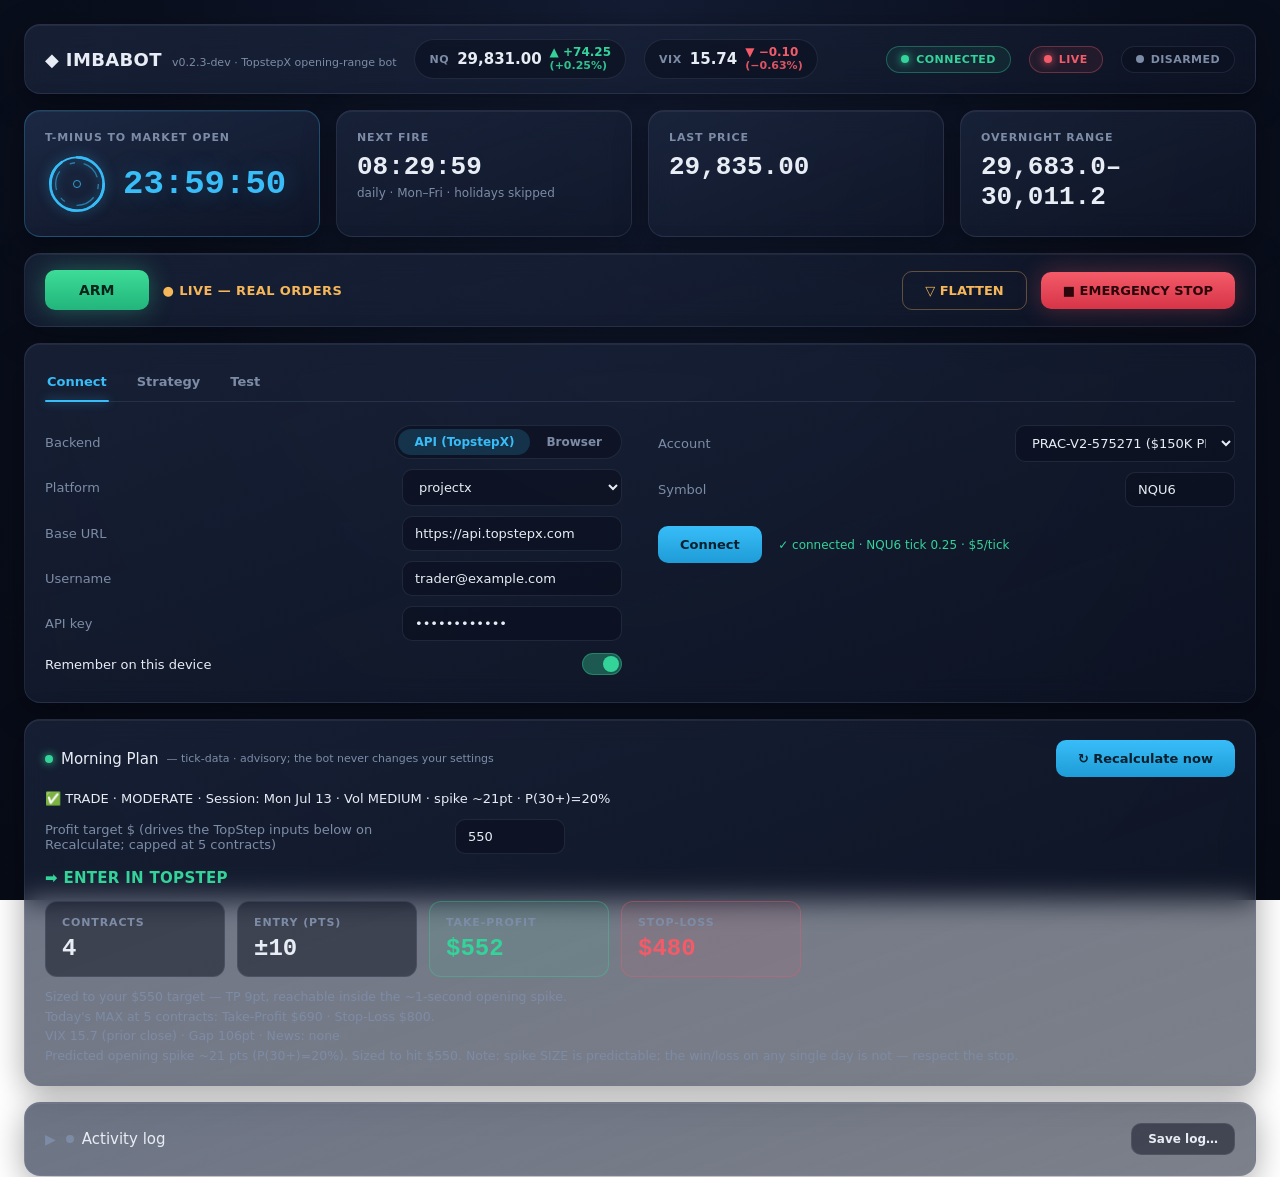
==== imbabot/webui/static/index.html @ 22875dae "UI shell tweaks: one-line ticker chips (pts over %% stack) + Jarvis T-minus ring Static shell only (" ====
<!DOCTYPE html>
<html lang="en">
<head>
<meta charset="utf-8">
<title>Imbabot</title>
<link rel="stylesheet" href="style.css">
</head>
<body>
<div class="shell">

  <!-- ═══════════ Row 1 · top bar ═══════════ -->
  <header class="card topbar">
    <div class="brand">
      <span class="name">◆ IMBABOT</span>
      <span class="ver" id="ver">v0.2.3-dev · TopstepX opening-range bot</span>
    </div>
    <div class="tick">
      <span class="sym">NQ</span>
      <span class="px num" id="nq-px">29,831.00</span>
      <span class="chg up num" id="nq-chg">
        <span class="chg-pts">▲ +74.25</span>
        <span class="chg-pct">(+0.25%)</span>
      </span>
    </div>
    <div class="tick">
      <span class="sym">VIX</span>
      <span class="px num" id="vix-px">15.74</span>
      <span class="chg down num" id="vix-chg">
        <span class="chg-pts">▼ −0.10</span>
        <span class="chg-pct">(−0.63%)</span>
      </span>
    </div>
    <div class="spacer"></div>
    <span class="pill ok" id="pill-conn"><span class="dot green"></span>CONNECTED</span>
    <span class="pill bad" id="pill-live"><span class="dot red pulse"></span>LIVE</span>
    <span class="pill" id="pill-armed"><span class="dot gray"></span>DISARMED</span>
  </header>

  <!-- ═══════════ Row 2 · hero stat cards ═══════════ -->
  <section class="stats">
    <div class="card stat stat-jarvis">
      <div class="section-label">T-minus to market open</div>
      <div class="jarvis">
        <svg class="ring" viewBox="0 0 72 72" width="64" height="64" aria-hidden="true">
          <circle class="ring-base" cx="36" cy="36" r="30"/>
          <circle class="ring-spin" cx="36" cy="36" r="30"/>
          <circle class="ring-spin2" cx="36" cy="36" r="24"/>
          <circle class="ring-sweep" cx="36" cy="36" r="30" id="ring-sweep"/>
          <circle class="ring-core" cx="36" cy="36" r="4"/>
        </svg>
        <div class="value hero num" id="stat-tminus">23:59:51</div>
      </div>
    </div>
    <div class="card stat">
      <div class="section-label">Next fire</div>
      <div class="value num" id="stat-fire">08:29:59</div>
      <div class="sub">daily · Mon–Fri · holidays skipped</div>
    </div>
    <div class="card stat">
      <div class="section-label">Last price</div>
      <div class="value num" id="stat-price">29,835.00</div>
    </div>
    <div class="card stat">
      <div class="section-label">Overnight range</div>
      <div class="value num" id="stat-range">29,683.0–30,011.2</div>
    </div>
  </section>

  <!-- ═══════════ Row 3 · action bar ═══════════ -->
  <section class="card actions">
    <button class="btn-arm" id="btn-arm">ARM</button>
    <span class="mode-note" id="mode-note">● LIVE — REAL ORDERS</span>
    <div class="spacer"></div>
    <button class="btn-flatten" id="btn-flatten">▽ FLATTEN</button>
    <button class="btn-stop" id="btn-stop">■ EMERGENCY STOP</button>
  </section>

  <!-- ═══════════ Row 4 · tabbed main card ═══════════ -->
  <section class="card">
    <div class="tabbar">
      <button class="tab active" data-tab="connect">Connect</button>
      <button class="tab" data-tab="strategy">Strategy</button>
      <button class="tab" data-tab="test">Test</button>
    </div>

    <!-- ── Connect ── -->
    <div class="tabpane active" id="pane-connect">
      <div class="grid2">
        <div>
          <div class="field"><label>Backend</label>
            <div class="segment" id="seg-backend">
              <button class="active">API (TopstepX)</button><button>Browser</button>
            </div>
          </div>
          <div class="field"><label>Platform</label>
            <select><option>projectx</option><option>tradesea</option></select>
          </div>
          <div class="field"><label>Base URL</label><input type="text" value="https://api.topstepx.com"></div>
          <div class="field"><label>Username</label><input type="text" value="trader@example.com"></div>
          <div class="field"><label>API key</label><input type="password" value="••••••••••••" autocomplete="off"></div>
          <div class="toggle-row"><span>Remember on this device</span>
            <label class="switch"><input type="checkbox" checked><span class="slider"></span></label>
          </div>
        </div>
        <div>
          <div class="field"><label>Account</label>
            <select><option>PRAC-V2-575271 ($150K PRACTICE)</option></select>
          </div>
          <div class="field"><label>Symbol</label><input type="text" class="short" value="NQU6"></div>
          <div style="margin-top:14px"><button class="btn-primary">Connect</button>
            <span style="margin-left:12px;font-size:12px" class="up">✓ connected · NQU6 tick 0.25 · $5/tick</span></div>
        </div>
      </div>
    </div>

    <!-- ── Strategy ── -->
    <div class="tabpane" id="pane-strategy">
      <div class="grid2">
        <div>
          <div class="field"><label>Entry points (±)</label><input type="number" class="short" value="10.0"></div>
          <div class="field"><label>Stop-loss points <span class="hint">(bot-managed)</span></label>
            <span style="display:flex;align-items:center;gap:10px">
              <label class="switch"><input type="checkbox"><span class="slider"></span></label>
              <input type="number" class="short" value="12.0">
            </span>
          </div>
          <div class="field"><label>Take-profit points <span class="hint">(bot-managed)</span></label>
            <span style="display:flex;align-items:center;gap:10px">
              <label class="switch"><input type="checkbox"><span class="slider"></span></label>
              <input type="number" class="short" value="12.0">
            </span>
          </div>
          <div class="field"><label>Contracts</label><input type="number" class="short" value="4"></div>
          <div class="field"><label>Fire daily at (HH:MM:SS)</label><input type="text" class="short" value="08:29:59"></div>
          <div style="margin-top:12px;display:flex;gap:10px">
            <button class="btn-primary">Save settings</button>
            <button class="btn-ghost">💾 Save &amp; arm daily (Mon–Fri)</button>
          </div>
        </div>
        <div>
          <div class="section-label" style="margin-bottom:8px">Mode</div>
          <div class="toggle-row"><span>One-Trade (auto OCO)<span class="hint">first fill cancels the other leg</span></span>
            <label class="switch"><input type="checkbox" checked><span class="slider"></span></label>
          </div>
          <div class="toggle-row"><span>DRY-RUN (no real orders)<span class="hint">compute &amp; log only</span></span>
            <label class="switch"><input type="checkbox"><span class="slider"></span></label>
          </div>
          <div class="toggle-row"><span>Stop-limit entries (cap slippage)<span class="hint">limit offset, ticks:</span></span>
            <span style="display:flex;align-items:center;gap:10px">
              <label class="switch"><input type="checkbox"><span class="slider"></span></label>
              <input type="number" class="short" value="4" style="width:70px">
            </span>
          </div>
        </div>
      </div>
    </div>

    <!-- ── Test ── -->
    <div class="tabpane" id="pane-test">
      <div class="field" style="max-width:560px"><label>Test mode: fire at a custom time (instead of 9:30)</label>
        <label class="switch"><input type="checkbox"><span class="slider"></span></label>
      </div>
      <div class="field" style="max-width:560px"><label>Fire at (HH:MM:SS, 24-hour) — your computer's clock</label>
        <input type="text" class="short" value="19:50:00">
      </div>
      <div style="margin-top:12px;display:flex;gap:10px">
        <button class="btn-flatten">⚡ Fire TEST now</button>
        <button class="btn-ghost">💾 Save &amp; schedule auto-fire</button>
      </div>
      <p class="mp-meta" style="max-width:640px">Use a SIM / practice account. The bot fires off your computer's
        clock in 24-hour format. Enter a time, click Save &amp; schedule, and it auto-fires then. DISARM cancels.
        Honors dry-run.</p>
    </div>
  </section>

  <!-- ═══════════ Row 5 · Morning Plan ═══════════ -->
  <section class="card">
    <div class="card-title"><span class="dot green"></span>Morning Plan
      <span style="font-size:11px;color:var(--text-muted);font-weight:400">— tick-data · advisory; the bot never changes your settings</span>
      <div class="spacer" style="flex:1"></div>
      <button class="btn-primary" id="btn-recalc">↻ Recalculate now</button>
    </div>

    <div class="mp-summary num" id="mp-status">
      ✅ TRADE · MODERATE · Session: Mon Jul 13 · Vol MEDIUM · spike ~21pt · P(30+)=20%
    </div>

    <div class="field" style="max-width:520px;margin-top:8px">
      <label>Profit target $ <span class="hint">(drives the TopStep inputs below on Recalculate; capped at 5 contracts)</span></label>
      <input type="number" class="short" value="550">
    </div>

    <div class="mp-headline" style="margin-top:10px">➡ ENTER IN TOPSTEP</div>
    <div class="mp-cells">
      <div class="tile"><div class="section-label">Contracts</div><div class="value num">4</div></div>
      <div class="tile"><div class="section-label">Entry (pts)</div><div class="value num">±10</div></div>
      <div class="tile green"><div class="section-label">Take-Profit</div><div class="value num">$552</div></div>
      <div class="tile red"><div class="section-label">Stop-Loss</div><div class="value num">$480</div></div>
    </div>

    <div class="mp-alert" id="mp-alert" style="display:none">⚠ Your $2,000 target needs ~11 contracts — capped at 5.</div>

    <div class="mp-meta">
      Sized to your $550 target — TP 9pt, reachable inside the ~1-second opening spike.<br>
      Today's MAX at 5 contracts: Take-Profit $690 · Stop-Loss $800.<br>
      VIX 15.7 (prior close) · Gap 106pt · News: none<br>
      Predicted opening spike ~21 pts (P(30+)=20%). Sized to hit $550. Note: spike SIZE is predictable;
      the win/loss on any single day is not — respect the stop.
    </div>
  </section>

  <!-- ═══════════ Bottom · activity log ═══════════ -->
  <section class="card log-card" id="log-card">
    <div class="log-head" id="log-head">
      <span class="chev">▶</span>
      <span class="card-title" style="margin:0"><span class="dot gray"></span>Activity log</span>
      <div class="spacer" style="flex:1"></div>
      <button class="btn-ghost" id="btn-savelog">Save log…</button>
    </div>
    <div class="log-body" id="log-body"></div>
  </section>

</div>
<script src="app.js"></script>
</body>
</html>
---- imbabot/webui/static/style.css ----
/* ============================================================================
   Imbabot — Glass Fintech Dashboard
   Design tokens first; every component consumes the tokens.
   ========================================================================== */

:root {
  /* palette */
  --bg-deep: #0A0F1E;
  --card-hi: rgba(30, 41, 66, 0.65);
  --card-lo: rgba(17, 24, 42, 0.55);
  --text: #E8EDF5;
  --text-muted: #7D8CA6;
  --border: rgba(148, 163, 196, 0.14);
  --border-bright: rgba(148, 163, 196, 0.30);
  --green: #34D399;
  --red: #F45B69;
  --amber: #F5B759;
  --cyan: #38BDF8;
  /* semantic tinted tiles */
  --green-tile-bg: rgba(52, 211, 153, 0.08);
  --green-tile-bd: rgba(52, 211, 153, 0.35);
  --red-tile-bg: rgba(244, 91, 105, 0.08);
  --red-tile-bd: rgba(244, 91, 105, 0.35);
  --amber-tile-bg: rgba(245, 183, 89, 0.10);
  --amber-tile-bd: rgba(245, 183, 89, 0.35);
  --cyan-tile-bg: rgba(56, 189, 248, 0.08);
  --cyan-tile-bd: rgba(56, 189, 248, 0.35);
  /* inputs */
  --input-bg: rgba(10, 15, 30, 0.6);
  --focus-ring: 0 0 0 3px rgba(56, 189, 248, 0.15);
  /* shape + rhythm */
  --radius-card: 16px;
  --radius-ctl: 10px;
  --gap: 16px;
  --pad-card: 20px;
  --font: 'Inter', 'Segoe UI Variable', 'Segoe UI', system-ui, sans-serif;
  --mono: 'Cascadia Mono', Consolas, ui-monospace, monospace;
}

* { box-sizing: border-box; margin: 0; padding: 0; }

html, body { height: 100%; }

body {
  font-family: var(--font);
  color: var(--text);
  background: radial-gradient(ellipse at top, #131C33 0%, #0A0F1E 55%, #070B16 100%) fixed;
  padding: 24px;
  font-size: 14px;
  -webkit-font-smoothing: antialiased;
}

.num { font-variant-numeric: tabular-nums; }

/* ---------------------------------------------------------------- glass card */
.card {
  background: linear-gradient(160deg, var(--card-hi), var(--card-lo));
  -webkit-backdrop-filter: blur(14px);
  backdrop-filter: blur(14px);
  border: 1px solid var(--border);
  border-radius: var(--radius-card);
  box-shadow: 0 8px 32px rgba(0, 0, 0, 0.35), inset 0 1px 0 rgba(255, 255, 255, 0.06);
  padding: var(--pad-card);
  transition: border-color 150ms ease;
}
.card:hover { border-color: var(--border-bright); }

.card-title {
  display: flex;
  align-items: center;
  gap: 8px;
  font-size: 15px;
  font-weight: 500;
  margin-bottom: 14px;
}

.section-label {
  font-size: 11px;
  text-transform: uppercase;
  letter-spacing: 0.08em;
  color: var(--text-muted);
  font-weight: 600;
}

/* glowing status dot */
.dot {
  width: 8px; height: 8px; border-radius: 50%;
  background: currentColor;
  box-shadow: 0 0 8px currentColor;
  flex: none;
}
.dot.green { color: var(--green); }
.dot.red { color: var(--red); }
.dot.gray { color: var(--text-muted); box-shadow: none; }
.dot.pulse { animation: pulse 2s ease-in-out infinite; }
@keyframes pulse {
  0%, 100% { opacity: 1; box-shadow: 0 0 8px currentColor; }
  50% { opacity: 0.45; box-shadow: 0 0 3px currentColor; }
}

/* ---------------------------------------------------------------- layout grid */
.shell { display: flex; flex-direction: column; gap: var(--gap); max-width: 1440px; margin: 0 auto; }

.topbar { display: flex; align-items: center; gap: 18px; padding: 14px var(--pad-card); }
.brand { display: flex; align-items: baseline; gap: 10px; }
.brand .name { font-size: 18px; font-weight: 700; letter-spacing: 0.02em; }
.brand .ver { font-size: 11px; color: var(--text-muted); }
.topbar .spacer { flex: 1; }

/* ticker chips */
.tick {
  display: flex; align-items: center; gap: 8px;
  background: rgba(10, 15, 30, 0.55);
  border: 1px solid var(--border);
  border-radius: 999px;
  padding: 6px 14px;
}
.tick .sym { font-size: 11px; font-weight: 700; color: var(--text-muted); letter-spacing: 0.05em; }
.tick .px { font-size: 15px; font-weight: 700; }
/* change block: points on top, (%) directly beneath — one compact stack right of the price */
.tick .chg { display: flex; flex-direction: column; align-items: flex-start; line-height: 1.15; }
.tick .chg-pts { font-size: 12px; font-weight: 700; }
.tick .chg-pct { font-size: 11px; font-weight: 600; opacity: 0.9; }
.up { color: var(--green); }
.down { color: var(--red); }
.flat { color: var(--text-muted); }

/* status pills */
.pill {
  display: inline-flex; align-items: center; gap: 7px;
  border-radius: 999px;
  padding: 6px 14px;
  font-size: 11px; font-weight: 700; letter-spacing: 0.04em;
  border: 1px solid var(--border);
  background: rgba(10, 15, 30, 0.5);
  color: var(--text-muted);
}
.pill.ok { background: var(--green-tile-bg); border-color: var(--green-tile-bd); color: var(--green); }
.pill.bad { background: var(--red-tile-bg); border-color: var(--red-tile-bd); color: var(--red); }
.pill.warn { background: var(--amber-tile-bg); border-color: var(--amber-tile-bd); color: var(--amber); }

/* ------------------------------------------------------------- hero stat row */
.stats { display: grid; grid-template-columns: repeat(4, 1fr); gap: var(--gap); }
.stat .section-label { margin-bottom: 8px; }
.stat .value { font-size: 26px; font-weight: 700; font-family: var(--mono); }
.stat .value.hero { font-size: 34px; color: var(--cyan); text-shadow: 0 0 24px rgba(56,189,248,.25); }
.stat .sub { margin-top: 4px; font-size: 12px; color: var(--text-muted); }

/* Jarvis countdown: animated arc-reactor ring beside the digits */
.stat-jarvis {
  background: linear-gradient(160deg, rgba(36, 52, 84, 0.72), rgba(17, 24, 42, 0.55));
  border-color: rgba(56, 189, 248, 0.28);
}
.jarvis { display: flex; align-items: center; gap: 14px; }
.ring { flex: none; filter: drop-shadow(0 0 6px rgba(56, 189, 248, 0.55)); }
.ring circle { fill: none; stroke: var(--cyan); }
.ring-base { stroke: rgba(56, 189, 248, 0.18); stroke-width: 2; }
.ring-core { fill: var(--cyan); stroke: none; opacity: 0.9; }
.ring-spin {
  stroke-width: 3; stroke-linecap: round;
  stroke-dasharray: 28 22 8 36;               /* uneven HUD segments */
  transform-origin: 50% 50%;
  animation: spin 8s linear infinite;
}
.ring-spin2 {
  stroke-width: 1.5; opacity: 0.55;
  stroke-dasharray: 6 10 22 14;
  transform-origin: 50% 50%;
  animation: spin 5s linear infinite reverse;
}
.ring-sweep {
  stroke-width: 3; stroke-linecap: round; opacity: 0.9;
  stroke-dasharray: 188.5;                    /* 2πr, r=30 */
  stroke-dashoffset: 188.5;
  transform: rotate(-90deg);                  /* start at 12 o'clock */
  transform-origin: 50% 50%;
  transition: stroke-dashoffset 0.9s linear;
}
@keyframes spin {
  from { transform: rotate(0deg); }
  to { transform: rotate(360deg); }
}

/* --------------------------------------------------------------- action bar */
.actions { display: flex; align-items: center; gap: 14px; padding: 16px var(--pad-card); }
.actions .mode-note { font-size: 13px; font-weight: 600; color: var(--amber); letter-spacing: 0.03em; }
.actions .spacer { flex: 1; }

button {
  font-family: var(--font);
  border: none;
  border-radius: var(--radius-ctl);
  font-size: 13px; font-weight: 600;
  padding: 11px 22px;
  cursor: pointer;
  color: #06251a;
  transition: filter 150ms ease, transform 150ms ease, box-shadow 150ms ease;
}
button:hover { filter: brightness(1.1); transform: translateY(-1px); }
button:active { transform: translateY(0); }

.btn-arm {
  background: linear-gradient(180deg, #3DDC97, #22B57C);
  box-shadow: 0 0 24px rgba(61, 220, 151, 0.35);
  font-size: 14px; padding: 12px 34px;
}
.btn-stop {
  background: linear-gradient(180deg, #F45B69, #D63447);
  color: #2b070c;
  box-shadow: 0 0 24px rgba(244, 91, 105, 0.30);
}
.btn-flatten {
  background: transparent;
  border: 1px solid var(--amber-tile-bd);
  color: var(--amber);
}
.btn-flatten:hover { background: var(--amber-tile-bg); }
.btn-primary { background: linear-gradient(180deg, #38BDF8, #1E9CD7); color: #06202e; }
.btn-ghost {
  background: rgba(10, 15, 30, 0.5);
  border: 1px solid var(--border);
  color: var(--text);
  padding: 8px 16px; font-size: 12px;
}

/* ------------------------------------------------------------------- tabs */
.tabbar { display: flex; gap: 26px; border-bottom: 1px solid var(--border); margin-bottom: 18px; }
.tab {
  background: none; border: none; box-shadow: none;
  color: var(--text-muted); font-size: 13px; font-weight: 600;
  padding: 10px 2px 12px;
  border-radius: 0;
  position: relative;
}
.tab:hover { color: var(--text); transform: none; filter: none; }
.tab.active { color: var(--cyan); }
.tab.active::after {
  content: ""; position: absolute; left: 0; right: 0; bottom: -1px; height: 2px;
  background: var(--cyan); border-radius: 2px;
  box-shadow: 0 0 10px rgba(56, 189, 248, 0.6);
}
.tabpane { display: none; }
.tabpane.active { display: block; }

/* ----------------------------------------------------------------- forms */
.grid2 { display: grid; grid-template-columns: 1fr 1fr; gap: 10px 36px; }
.field { display: flex; align-items: center; justify-content: space-between; gap: 14px; padding: 5px 0; }
.field > label { font-size: 13px; color: var(--text-muted); }
input[type="text"], input[type="password"], input[type="number"], select {
  font-family: var(--font);
  background: var(--input-bg);
  border: 1px solid var(--border);
  border-radius: var(--radius-ctl);
  color: var(--text);
  font-size: 13px;
  padding: 9px 12px;
  width: 220px;
  outline: none;
  transition: border-color 150ms ease, box-shadow 150ms ease;
}
input:focus, select:focus { border-color: var(--cyan); box-shadow: var(--focus-ring); }
input.short { width: 110px; }
input::placeholder { color: rgba(125, 140, 166, 0.55); }

/* iOS-style toggle */
.switch { position: relative; display: inline-block; width: 40px; height: 22px; flex: none; }
.switch input { opacity: 0; width: 0; height: 0; }
.slider {
  position: absolute; inset: 0; cursor: pointer;
  background: rgba(125, 140, 166, 0.25);
  border: 1px solid var(--border);
  border-radius: 999px;
  transition: background 150ms ease;
}
.slider::before {
  content: ""; position: absolute; width: 16px; height: 16px; left: 2px; top: 2px;
  background: var(--text-muted); border-radius: 50%;
  transition: transform 150ms ease, background 150ms ease;
}
.switch input:checked + .slider { background: rgba(52, 211, 153, 0.35); border-color: var(--green-tile-bd); }
.switch input:checked + .slider::before { transform: translateX(18px); background: var(--green); }

.toggle-row { display: flex; align-items: center; justify-content: space-between; gap: 12px; padding: 7px 0; }
.toggle-row > span { font-size: 13px; color: var(--text); }
.toggle-row .hint { display: block; font-size: 11px; color: var(--text-muted); margin-top: 2px; }

/* segmented control (radio groups) */
.segment {
  display: inline-flex; background: rgba(10, 15, 30, 0.6);
  border: 1px solid var(--border); border-radius: 999px; padding: 3px;
}
.segment button {
  background: none; color: var(--text-muted);
  border-radius: 999px; padding: 6px 16px; font-size: 12px;
  box-shadow: none;
}
.segment button:hover { transform: none; }
.segment button.active { background: rgba(56, 189, 248, 0.18); color: var(--cyan); }

/* ------------------------------------------------------- semantic stat tiles */
.mp-cells { display: grid; grid-template-columns: repeat(4, minmax(130px, 180px)); gap: 12px; margin: 14px 0 10px; }
.tile {
  border-radius: 12px;
  padding: 14px 16px;
  background: rgba(10, 15, 30, 0.5);
  border: 1px solid var(--border);
}
.tile .section-label { margin-bottom: 6px; }
.tile .value { font-size: 24px; font-weight: 700; font-family: var(--mono); }
.tile.green { background: var(--green-tile-bg); border-color: var(--green-tile-bd); }
.tile.green .value { color: var(--green); }
.tile.red { background: var(--red-tile-bg); border-color: var(--red-tile-bd); }
.tile.red .value { color: var(--red); }

.mp-headline { font-size: 15px; font-weight: 700; color: var(--green); letter-spacing: 0.02em; }
.mp-headline.notrade { color: var(--red); }
.mp-alert {
  margin-top: 10px; padding: 10px 14px; border-radius: 10px;
  background: var(--amber-tile-bg); border: 1px solid var(--amber-tile-bd);
  color: var(--amber); font-size: 13px; font-weight: 600;
}
.mp-meta { margin-top: 10px; font-size: 12.5px; color: var(--text-muted); line-height: 1.55; }
.mp-summary { font-size: 13px; color: var(--text); margin-top: 6px; }

/* ------------------------------------------------------------------ log */
.log-head { display: flex; align-items: center; gap: 10px; cursor: pointer; }
.log-head .chev { transition: transform 150ms ease; color: var(--text-muted); }
.log-card.open .chev { transform: rotate(90deg); }
.log-body {
  display: none;
  margin-top: 12px;
  background: var(--input-bg);
  border: 1px solid var(--border);
  border-radius: var(--radius-ctl);
  font-family: var(--mono);
  font-size: 12px;
  line-height: 1.65;
  color: var(--text);
  padding: 12px 14px;
  height: 180px;
  overflow-y: auto;
  white-space: pre-wrap;
}
.log-card.open .log-body { display: block; }
.log-line .t { color: var(--text-muted); }
.log-line.warn { color: var(--amber); }
.log-line.error { color: var(--red); }

/* scrollbars (Chromium) */
::-webkit-scrollbar { width: 10px; }
::-webkit-scrollbar-track { background: transparent; }
::-webkit-scrollbar-thumb { background: rgba(125, 140, 166, 0.25); border-radius: 999px; }
::-webkit-scrollbar-thumb:hover { background: rgba(125, 140, 166, 0.45); }
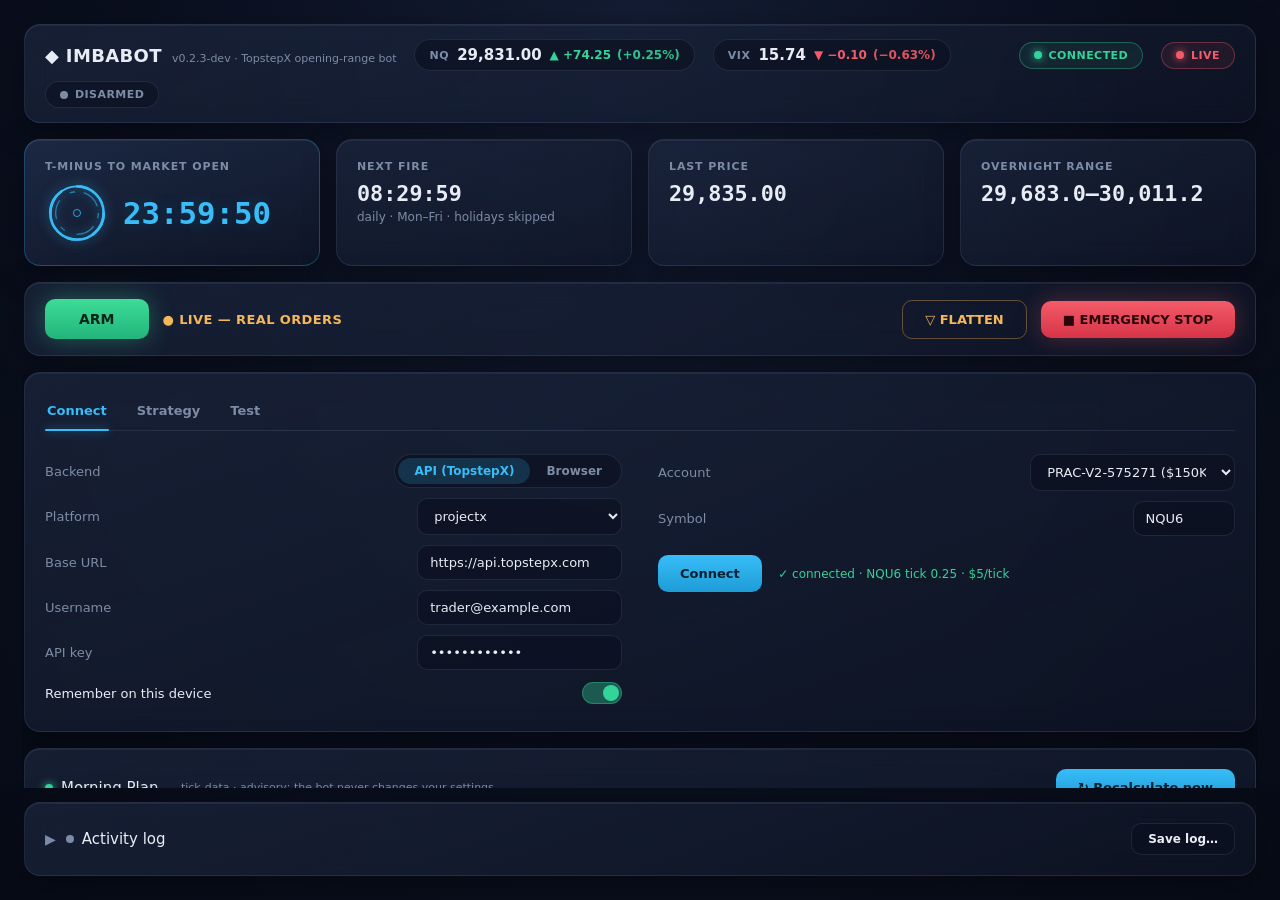
==== commit 82c14ae4: "UI: fully responsive proportional layout (100vh regions, fluid tracks, clamp type) - body 100vh/over" ====
--- a/imbabot/webui/static/index.html
+++ b/imbabot/webui/static/index.html
@@ -75,6 +75,9 @@
     <button class="btn-stop" id="btn-stop">■ EMERGENCY STOP</button>
   </section>
 
+  <!-- ═══════════ Middle region: tabs card + Morning Plan (the ONLY internal scroller) ═══════════ -->
+  <main class="middle">
+
   <!-- ═══════════ Row 4 · tabbed main card ═══════════ -->
   <section class="card">
     <div class="tabbar">
@@ -209,7 +212,9 @@
     </div>
   </section>
 
-  <!-- ═══════════ Bottom · activity log ═══════════ -->
+  </main><!-- /middle -->
+
+  <!-- ═══════════ Bottom · activity log (pinned) ═══════════ -->
   <section class="card log-card" id="log-card">
     <div class="log-head" id="log-head">
       <span class="chev">▶</span>
--- a/imbabot/webui/static/style.css
+++ b/imbabot/webui/static/style.css
@@ -48,6 +48,9 @@
   padding: 24px;
   font-size: 14px;
   -webkit-font-smoothing: antialiased;
+  /* the WINDOW never scrolls: regions manage their own overflow */
+  height: 100vh;
+  overflow: hidden;
 }
 
 .num { font-variant-numeric: tabular-nums; }
@@ -99,9 +102,28 @@
 }
 
 /* ---------------------------------------------------------------- layout grid */
-.shell { display: flex; flex-direction: column; gap: var(--gap); max-width: 1440px; margin: 0 auto; }
-
-.topbar { display: flex; align-items: center; gap: 18px; padding: 14px var(--pad-card); }
+/* Vertical budget: topbar / stats / actions are natural height; .middle takes the
+   remaining space and is the ONLY internal scroller; the log pins to the bottom. */
+.shell {
+  display: flex; flex-direction: column; gap: var(--gap);
+  max-width: 1440px; margin: 0 auto;
+  height: 100%; min-height: 0;
+}
+.middle {
+  flex: 1 1 auto; min-height: 0;
+  overflow-y: auto;
+  display: flex; flex-direction: column; gap: var(--gap);
+  /* keep card glows/borders unclipped while scrolling */
+  padding: 2px;
+  margin: -2px;
+}
+
+.topbar {
+  display: flex; flex-wrap: wrap; align-items: center;
+  gap: 12px 18px; row-gap: 10px;
+  padding: 14px var(--pad-card);
+  flex: none;
+}
 .brand { display: flex; align-items: baseline; gap: 10px; }
 .brand .name { font-size: 18px; font-weight: 700; letter-spacing: 0.02em; }
 .brand .ver { font-size: 11px; color: var(--text-muted); }
@@ -117,10 +139,10 @@
 }
 .tick .sym { font-size: 11px; font-weight: 700; color: var(--text-muted); letter-spacing: 0.05em; }
 .tick .px { font-size: 15px; font-weight: 700; }
-/* change block: points on top, (%) directly beneath — one compact stack right of the price */
-.tick .chg { display: flex; flex-direction: column; align-items: flex-start; line-height: 1.15; }
+/* change readout: SYM · price · points · (%) — everything on ONE line, left to right */
+.tick .chg { display: flex; flex-direction: row; align-items: baseline; gap: 6px; }
 .tick .chg-pts { font-size: 12px; font-weight: 700; }
-.tick .chg-pct { font-size: 11px; font-weight: 600; opacity: 0.9; }
+.tick .chg-pct { font-size: 12px; font-weight: 600; opacity: 0.9; }
 .up { color: var(--green); }
 .down { color: var(--red); }
 .flat { color: var(--text-muted); }
@@ -140,11 +162,21 @@
 .pill.warn { background: var(--amber-tile-bg); border-color: var(--amber-tile-bd); color: var(--amber); }
 
 /* ------------------------------------------------------------- hero stat row */
-.stats { display: grid; grid-template-columns: repeat(4, 1fr); gap: var(--gap); }
+/* minmax(0,1fr): tracks may shrink below content width; children truncate, never overflow */
+.stats { display: grid; grid-template-columns: repeat(4, minmax(0, 1fr)); gap: var(--gap); flex: none; }
+.stats .card { min-width: 0; }
 .stat .section-label { margin-bottom: 8px; }
-.stat .value { font-size: 26px; font-weight: 700; font-family: var(--mono); }
-.stat .value.hero { font-size: 34px; color: var(--cyan); text-shadow: 0 0 24px rgba(56,189,248,.25); }
-.stat .sub { margin-top: 4px; font-size: 12px; color: var(--text-muted); }
+.stat .value {
+  font-size: clamp(17px, 1.7vw, 26px);
+  font-weight: 700; font-family: var(--mono);
+  white-space: nowrap; overflow: hidden; text-overflow: ellipsis;
+}
+.stat .value.hero {
+  font-size: clamp(22px, 2.4vw, 34px);
+  color: var(--cyan); text-shadow: 0 0 24px rgba(56,189,248,.25);
+}
+.stat .sub { margin-top: 4px; font-size: 12px; color: var(--text-muted);
+  white-space: nowrap; overflow: hidden; text-overflow: ellipsis; }
 
 /* Jarvis countdown: animated arc-reactor ring beside the digits */
 .stat-jarvis {
@@ -182,7 +214,7 @@
 }
 
 /* --------------------------------------------------------------- action bar */
-.actions { display: flex; align-items: center; gap: 14px; padding: 16px var(--pad-card); }
+.actions { display: flex; align-items: center; gap: 14px; padding: 16px var(--pad-card); flex: none; }
 .actions .mode-note { font-size: 13px; font-weight: 600; color: var(--amber); letter-spacing: 0.03em; }
 .actions .spacer { flex: 1; }
 
@@ -243,9 +275,10 @@
 .tabpane.active { display: block; }
 
 /* ----------------------------------------------------------------- forms */
-.grid2 { display: grid; grid-template-columns: 1fr 1fr; gap: 10px 36px; }
+.grid2 { display: grid; grid-template-columns: repeat(2, minmax(0, 1fr)); gap: 10px 36px; }
+.grid2 > * { min-width: 0; }
 .field { display: flex; align-items: center; justify-content: space-between; gap: 14px; padding: 5px 0; }
-.field > label { font-size: 13px; color: var(--text-muted); }
+.field > label { font-size: 13px; color: var(--text-muted); min-width: 0; flex: 1 1 auto; }
 input[type="text"], input[type="password"], input[type="number"], select {
   font-family: var(--font);
   background: var(--input-bg);
@@ -254,12 +287,13 @@
   color: var(--text);
   font-size: 13px;
   padding: 9px 12px;
-  width: 220px;
+  width: clamp(140px, 16vw, 230px);   /* fluid — shrinks with the window, never overflows */
+  min-width: 0;
   outline: none;
   transition: border-color 150ms ease, box-shadow 150ms ease;
 }
 input:focus, select:focus { border-color: var(--cyan); box-shadow: var(--focus-ring); }
-input.short { width: 110px; }
+input.short { width: clamp(78px, 8vw, 110px); }
 input::placeholder { color: rgba(125, 140, 166, 0.55); }
 
 /* iOS-style toggle */
@@ -298,15 +332,22 @@
 .segment button.active { background: rgba(56, 189, 248, 0.18); color: var(--cyan); }
 
 /* ------------------------------------------------------- semantic stat tiles */
-.mp-cells { display: grid; grid-template-columns: repeat(4, minmax(130px, 180px)); gap: 12px; margin: 14px 0 10px; }
+.mp-cells {
+  display: grid;
+  grid-template-columns: repeat(4, minmax(0, 1fr));
+  gap: 12px; margin: 14px 0 10px;
+  max-width: 760px;
+}
+.mp-cells > * { min-width: 0; }
 .tile {
   border-radius: 12px;
   padding: 14px 16px;
   background: rgba(10, 15, 30, 0.5);
   border: 1px solid var(--border);
 }
-.tile .section-label { margin-bottom: 6px; }
-.tile .value { font-size: 24px; font-weight: 700; font-family: var(--mono); }
+.tile .section-label { margin-bottom: 6px; white-space: nowrap; overflow: hidden; text-overflow: ellipsis; }
+.tile .value { font-size: clamp(16px, 1.6vw, 24px); font-weight: 700; font-family: var(--mono);
+  white-space: nowrap; overflow: hidden; text-overflow: ellipsis; }
 .tile.green { background: var(--green-tile-bg); border-color: var(--green-tile-bd); }
 .tile.green .value { color: var(--green); }
 .tile.red { background: var(--red-tile-bg); border-color: var(--red-tile-bd); }
@@ -326,6 +367,7 @@
 .log-head { display: flex; align-items: center; gap: 10px; cursor: pointer; }
 .log-head .chev { transition: transform 150ms ease; color: var(--text-muted); }
 .log-card.open .chev { transform: rotate(90deg); }
+.log-card { flex: none; }
 .log-body {
   display: none;
   margin-top: 12px;
@@ -337,7 +379,7 @@
   line-height: 1.65;
   color: var(--text);
   padding: 12px 14px;
-  height: 180px;
+  height: clamp(110px, 18vh, 200px);   /* scales with window height */
   overflow-y: auto;
   white-space: pre-wrap;
 }
@@ -351,3 +393,16 @@
 ::-webkit-scrollbar-track { background: transparent; }
 ::-webkit-scrollbar-thumb { background: rgba(125, 140, 166, 0.25); border-radius: 999px; }
 ::-webkit-scrollbar-thumb:hover { background: rgba(125, 140, 166, 0.45); }
+
+/* ------------------------------------------------------------- breakpoints */
+/* <=1100px: stats + Morning-Plan tiles 2x2; tab forms single-column */
+@media (max-width: 1100px) {
+  .stats { grid-template-columns: repeat(2, minmax(0, 1fr)); }
+  .mp-cells { grid-template-columns: repeat(2, minmax(0, 1fr)); max-width: 480px; }
+  .grid2 { grid-template-columns: minmax(0, 1fr); }
+}
+/* <=800px: single column (below the window minimum; kept for completeness) */
+@media (max-width: 800px) {
+  .stats { grid-template-columns: minmax(0, 1fr); }
+  .actions { flex-wrap: wrap; }
+}
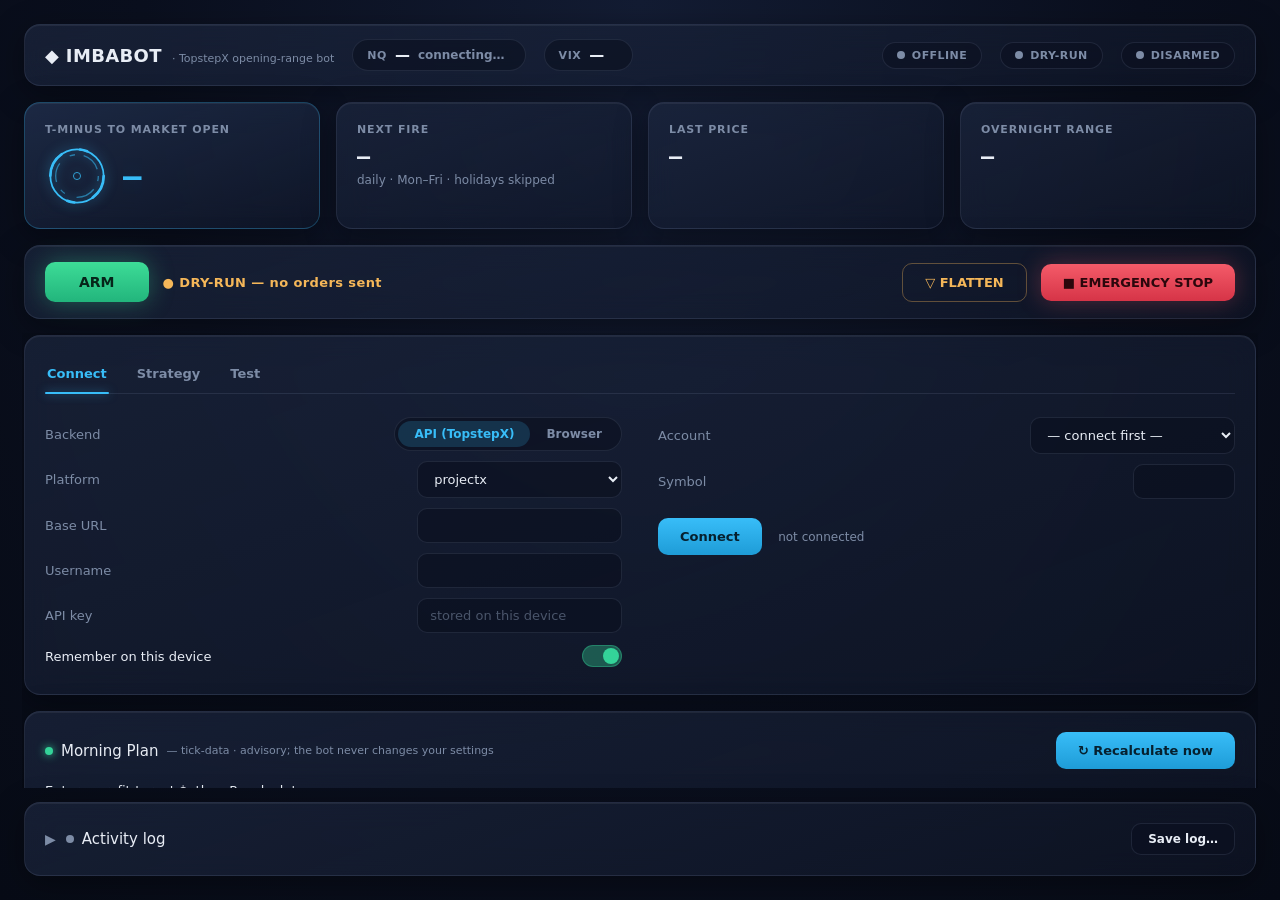
==== commit 19c34af3: "UI Phase 2: js_api bridge wired - every control drives the real engine bridge.py: thin 1:1 adapters " ====
--- a/imbabot/webui/static/index.html
+++ b/imbabot/webui/static/index.html
@@ -12,28 +12,28 @@
   <header class="card topbar">
     <div class="brand">
       <span class="name">◆ IMBABOT</span>
-      <span class="ver" id="ver">v0.2.3-dev · TopstepX opening-range bot</span>
+      <span class="ver" id="ver">· TopstepX opening-range bot</span>
     </div>
     <div class="tick">
-      <span class="sym">NQ</span>
-      <span class="px num" id="nq-px">29,831.00</span>
-      <span class="chg up num" id="nq-chg">
-        <span class="chg-pts">▲ +74.25</span>
-        <span class="chg-pct">(+0.25%)</span>
+      <span class="sym" id="nq-sym">NQ</span>
+      <span class="px num" id="nq-px">—</span>
+      <span class="chg flat num" id="nq-chg">
+        <span class="chg-pts" id="nq-chg-pts">connecting…</span>
+        <span class="chg-pct" id="nq-chg-pct"></span>
       </span>
     </div>
     <div class="tick">
       <span class="sym">VIX</span>
-      <span class="px num" id="vix-px">15.74</span>
-      <span class="chg down num" id="vix-chg">
-        <span class="chg-pts">▼ −0.10</span>
-        <span class="chg-pct">(−0.63%)</span>
+      <span class="px num" id="vix-px">—</span>
+      <span class="chg flat num" id="vix-chg">
+        <span class="chg-pts" id="vix-chg-pts"></span>
+        <span class="chg-pct" id="vix-chg-pct"></span>
       </span>
     </div>
     <div class="spacer"></div>
-    <span class="pill ok" id="pill-conn"><span class="dot green"></span>CONNECTED</span>
-    <span class="pill bad" id="pill-live"><span class="dot red pulse"></span>LIVE</span>
-    <span class="pill" id="pill-armed"><span class="dot gray"></span>DISARMED</span>
+    <span class="pill" id="pill-conn"><span class="dot gray"></span><span id="pill-conn-txt">OFFLINE</span></span>
+    <span class="pill" id="pill-live"><span class="dot gray" id="pill-live-dot"></span><span id="pill-live-txt">DRY-RUN</span></span>
+    <span class="pill" id="pill-armed"><span class="dot gray" id="pill-armed-dot"></span><span id="pill-armed-txt">DISARMED</span></span>
   </header>
 
   <!-- ═══════════ Row 2 · hero stat cards ═══════════ -->
@@ -48,28 +48,28 @@
           <circle class="ring-sweep" cx="36" cy="36" r="30" id="ring-sweep"/>
           <circle class="ring-core" cx="36" cy="36" r="4"/>
         </svg>
-        <div class="value hero num" id="stat-tminus">23:59:51</div>
+        <div class="value hero num" id="stat-tminus">—</div>
       </div>
     </div>
     <div class="card stat">
       <div class="section-label">Next fire</div>
-      <div class="value num" id="stat-fire">08:29:59</div>
-      <div class="sub">daily · Mon–Fri · holidays skipped</div>
+      <div class="value num" id="stat-fire">—</div>
+      <div class="sub" id="stat-fire-sub">daily · Mon–Fri · holidays skipped</div>
     </div>
     <div class="card stat">
       <div class="section-label">Last price</div>
-      <div class="value num" id="stat-price">29,835.00</div>
+      <div class="value num" id="stat-price">—</div>
     </div>
     <div class="card stat">
       <div class="section-label">Overnight range</div>
-      <div class="value num" id="stat-range">29,683.0–30,011.2</div>
+      <div class="value num" id="stat-range">—</div>
     </div>
   </section>
 
   <!-- ═══════════ Row 3 · action bar ═══════════ -->
   <section class="card actions">
     <button class="btn-arm" id="btn-arm">ARM</button>
-    <span class="mode-note" id="mode-note">● LIVE — REAL ORDERS</span>
+    <span class="mode-note" id="mode-note">● DRY-RUN — no orders sent</span>
     <div class="spacer"></div>
     <button class="btn-flatten" id="btn-flatten">▽ FLATTEN</button>
     <button class="btn-stop" id="btn-stop">■ EMERGENCY STOP</button>
@@ -92,26 +92,31 @@
         <div>
           <div class="field"><label>Backend</label>
             <div class="segment" id="seg-backend">
-              <button class="active">API (TopstepX)</button><button>Browser</button>
+              <button data-val="api" class="active">API (TopstepX)</button>
+              <button data-val="browser">Browser</button>
             </div>
           </div>
           <div class="field"><label>Platform</label>
-            <select><option>projectx</option><option>tradesea</option></select>
-          </div>
-          <div class="field"><label>Base URL</label><input type="text" value="https://api.topstepx.com"></div>
-          <div class="field"><label>Username</label><input type="text" value="trader@example.com"></div>
-          <div class="field"><label>API key</label><input type="password" value="••••••••••••" autocomplete="off"></div>
+            <select id="f-platform"><option>projectx</option><option>tradesea</option></select>
+          </div>
+          <div class="field"><label>Base URL</label><input type="text" id="f-base"></div>
+          <div class="field"><label>Username</label><input type="text" id="f-user"></div>
+          <div class="field"><label>API key</label><input type="password" id="f-key" autocomplete="off"
+               placeholder="stored on this device"></div>
           <div class="toggle-row"><span>Remember on this device</span>
-            <label class="switch"><input type="checkbox" checked><span class="slider"></span></label>
+            <label class="switch"><input type="checkbox" id="f-remember" checked><span class="slider"></span></label>
           </div>
         </div>
         <div>
           <div class="field"><label>Account</label>
-            <select><option>PRAC-V2-575271 ($150K PRACTICE)</option></select>
-          </div>
-          <div class="field"><label>Symbol</label><input type="text" class="short" value="NQU6"></div>
-          <div style="margin-top:14px"><button class="btn-primary">Connect</button>
-            <span style="margin-left:12px;font-size:12px" class="up">✓ connected · NQU6 tick 0.25 · $5/tick</span></div>
+            <select id="f-account"><option value="">— connect first —</option></select>
+          </div>
+          <div class="field"><label>Symbol</label><input type="text" class="short" id="f-symbol"></div>
+          <div style="margin-top:14px">
+            <button class="btn-primary" id="btn-connect">Connect</button>
+            <span style="margin-left:12px;font-size:12px" class="flat" id="conn-status">not connected</span>
+          </div>
+          <div class="mp-meta" id="contract-info"></div>
         </div>
       </div>
     </div>
@@ -120,39 +125,42 @@
     <div class="tabpane" id="pane-strategy">
       <div class="grid2">
         <div>
-          <div class="field"><label>Entry points (±)</label><input type="number" class="short" value="10.0"></div>
+          <div class="field"><label>Entry points (±)</label><input type="number" class="short" id="f-entry" step="0.25"></div>
           <div class="field"><label>Stop-loss points <span class="hint">(bot-managed)</span></label>
             <span style="display:flex;align-items:center;gap:10px">
-              <label class="switch"><input type="checkbox"><span class="slider"></span></label>
-              <input type="number" class="short" value="12.0">
+              <label class="switch"><input type="checkbox" id="f-botsl"><span class="slider"></span></label>
+              <input type="number" class="short" id="f-sl" step="0.25">
             </span>
           </div>
           <div class="field"><label>Take-profit points <span class="hint">(bot-managed)</span></label>
             <span style="display:flex;align-items:center;gap:10px">
-              <label class="switch"><input type="checkbox"><span class="slider"></span></label>
-              <input type="number" class="short" value="12.0">
+              <label class="switch"><input type="checkbox" id="f-bottp"><span class="slider"></span></label>
+              <input type="number" class="short" id="f-tp" step="0.25">
             </span>
           </div>
-          <div class="field"><label>Contracts</label><input type="number" class="short" value="4"></div>
-          <div class="field"><label>Fire daily at (HH:MM:SS)</label><input type="text" class="short" value="08:29:59"></div>
-          <div style="margin-top:12px;display:flex;gap:10px">
-            <button class="btn-primary">Save settings</button>
-            <button class="btn-ghost">💾 Save &amp; arm daily (Mon–Fri)</button>
+          <div class="field"><label>Contracts</label><input type="number" class="short" id="f-contracts" step="1"></div>
+          <div class="field"><label>Fire daily at (HH:MM:SS)</label><input type="text" class="short" id="f-daily-time"></div>
+          <div style="margin-top:12px;display:flex;gap:10px;flex-wrap:wrap">
+            <button class="btn-primary" id="btn-save">Save settings</button>
+            <button class="btn-ghost" id="btn-daily">💾 Save &amp; arm daily (Mon–Fri)</button>
           </div>
         </div>
         <div>
           <div class="section-label" style="margin-bottom:8px">Mode</div>
           <div class="toggle-row"><span>One-Trade (auto OCO)<span class="hint">first fill cancels the other leg</span></span>
-            <label class="switch"><input type="checkbox" checked><span class="slider"></span></label>
+            <label class="switch"><input type="checkbox" id="f-oco"><span class="slider"></span></label>
           </div>
           <div class="toggle-row"><span>DRY-RUN (no real orders)<span class="hint">compute &amp; log only</span></span>
-            <label class="switch"><input type="checkbox"><span class="slider"></span></label>
+            <label class="switch"><input type="checkbox" id="f-dry"><span class="slider"></span></label>
           </div>
           <div class="toggle-row"><span>Stop-limit entries (cap slippage)<span class="hint">limit offset, ticks:</span></span>
             <span style="display:flex;align-items:center;gap:10px">
-              <label class="switch"><input type="checkbox"><span class="slider"></span></label>
-              <input type="number" class="short" value="4" style="width:70px">
+              <label class="switch"><input type="checkbox" id="f-stoplimit"><span class="slider"></span></label>
+              <input type="number" class="short" id="f-limitoff" style="width:70px" step="1">
             </span>
+          </div>
+          <div class="toggle-row"><span>Use LIVE market data feed<span class="hint">off = sim data subscription</span></span>
+            <label class="switch"><input type="checkbox" id="f-livedata"><span class="slider"></span></label>
           </div>
         </div>
       </div>
@@ -161,18 +169,18 @@
     <!-- ── Test ── -->
     <div class="tabpane" id="pane-test">
       <div class="field" style="max-width:560px"><label>Test mode: fire at a custom time (instead of 9:30)</label>
-        <label class="switch"><input type="checkbox"><span class="slider"></span></label>
+        <label class="switch"><input type="checkbox" id="f-test-mode"><span class="slider"></span></label>
       </div>
       <div class="field" style="max-width:560px"><label>Fire at (HH:MM:SS, 24-hour) — your computer's clock</label>
-        <input type="text" class="short" value="19:50:00">
-      </div>
-      <div style="margin-top:12px;display:flex;gap:10px">
-        <button class="btn-flatten">⚡ Fire TEST now</button>
-        <button class="btn-ghost">💾 Save &amp; schedule auto-fire</button>
+        <input type="text" class="short" id="f-test-time">
+      </div>
+      <div style="margin-top:12px;display:flex;gap:10px;flex-wrap:wrap">
+        <button class="btn-flatten" id="btn-fire-now">⚡ Fire TEST now</button>
+        <button class="btn-ghost" id="btn-autofire">💾 Save &amp; schedule auto-fire</button>
       </div>
       <p class="mp-meta" style="max-width:640px">Use a SIM / practice account. The bot fires off your computer's
-        clock in 24-hour format. Enter a time, click Save &amp; schedule, and it auto-fires then. DISARM cancels.
-        Honors dry-run.</p>
+        clock in 24-hour format (7:50 PM = 19:50). Enter a time, click Save &amp; schedule, and it auto-fires
+        then; or click 'Fire TEST now'. DISARM cancels. Honors dry-run.</p>
     </div>
   </section>
 
@@ -184,32 +192,24 @@
       <button class="btn-primary" id="btn-recalc">↻ Recalculate now</button>
     </div>
 
-    <div class="mp-summary num" id="mp-status">
-      ✅ TRADE · MODERATE · Session: Mon Jul 13 · Vol MEDIUM · spike ~21pt · P(30+)=20%
-    </div>
+    <div class="mp-summary num" id="mp-status">Enter a profit-target $, then Recalculate.</div>
 
     <div class="field" style="max-width:520px;margin-top:8px">
       <label>Profit target $ <span class="hint">(drives the TopStep inputs below on Recalculate; capped at 5 contracts)</span></label>
-      <input type="number" class="short" value="550">
-    </div>
-
-    <div class="mp-headline" style="margin-top:10px">➡ ENTER IN TOPSTEP</div>
-    <div class="mp-cells">
-      <div class="tile"><div class="section-label">Contracts</div><div class="value num">4</div></div>
-      <div class="tile"><div class="section-label">Entry (pts)</div><div class="value num">±10</div></div>
-      <div class="tile green"><div class="section-label">Take-Profit</div><div class="value num">$552</div></div>
-      <div class="tile red"><div class="section-label">Stop-Loss</div><div class="value num">$480</div></div>
-    </div>
-
-    <div class="mp-alert" id="mp-alert" style="display:none">⚠ Your $2,000 target needs ~11 contracts — capped at 5.</div>
-
-    <div class="mp-meta">
-      Sized to your $550 target — TP 9pt, reachable inside the ~1-second opening spike.<br>
-      Today's MAX at 5 contracts: Take-Profit $690 · Stop-Loss $800.<br>
-      VIX 15.7 (prior close) · Gap 106pt · News: none<br>
-      Predicted opening spike ~21 pts (P(30+)=20%). Sized to hit $550. Note: spike SIZE is predictable;
-      the win/loss on any single day is not — respect the stop.
-    </div>
+      <input type="number" class="short" id="f-mp-target" value="800">
+    </div>
+
+    <div class="mp-headline" id="mp-headline" style="margin-top:10px;display:none">➡ ENTER IN TOPSTEP</div>
+    <div class="mp-cells" id="mp-cells" style="display:none">
+      <div class="tile"><div class="section-label">Contracts</div><div class="value num" id="mp-ct">—</div></div>
+      <div class="tile"><div class="section-label">Entry (pts)</div><div class="value num" id="mp-entry">—</div></div>
+      <div class="tile green"><div class="section-label">Take-Profit</div><div class="value num" id="mp-tp">—</div></div>
+      <div class="tile red"><div class="section-label">Stop-Loss</div><div class="value num" id="mp-sl">—</div></div>
+    </div>
+
+    <div class="mp-alert" id="mp-alert" style="display:none"></div>
+    <div class="mp-meta" id="mp-sizing"></div>
+    <div class="mp-meta" id="mp-detail"></div>
   </section>
 
   </main><!-- /middle -->
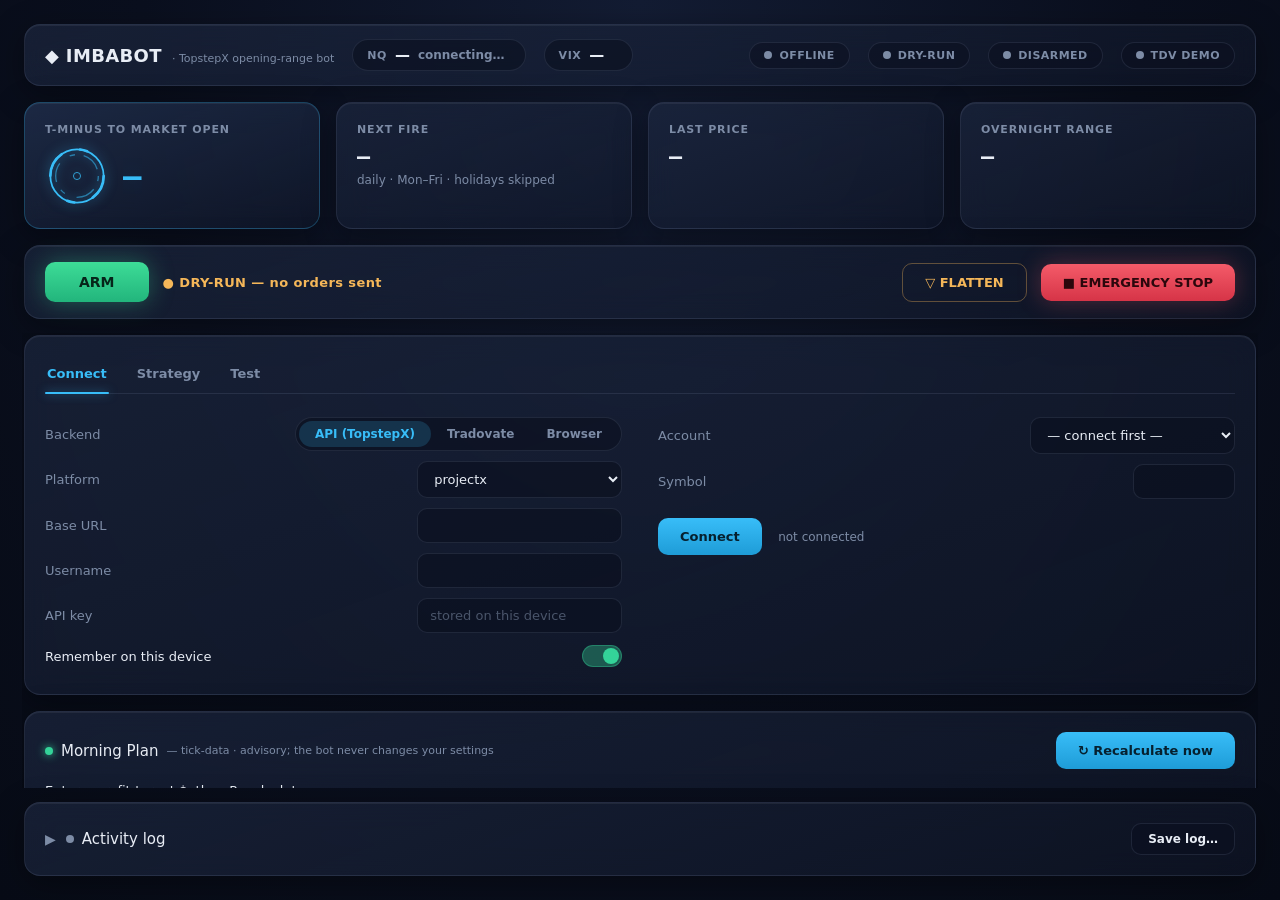
==== commit a8be887d: "Engine + UI wiring: Tradovate backend selectable in both frontends - engine.py: constructor branch (" ====
--- a/imbabot/webui/static/index.html
+++ b/imbabot/webui/static/index.html
@@ -34,6 +34,7 @@
     <span class="pill" id="pill-conn"><span class="dot gray"></span><span id="pill-conn-txt">OFFLINE</span></span>
     <span class="pill" id="pill-live"><span class="dot gray" id="pill-live-dot"></span><span id="pill-live-txt">DRY-RUN</span></span>
     <span class="pill" id="pill-armed"><span class="dot gray" id="pill-armed-dot"></span><span id="pill-armed-txt">DISARMED</span></span>
+    <span class="pill" id="pill-venue" hidden><span class="dot gray" id="pill-venue-dot"></span><span id="pill-venue-txt">TDV DEMO</span></span>
   </header>
 
   <!-- ═══════════ Row 2 · hero stat cards ═══════════ -->
@@ -93,16 +94,35 @@
           <div class="field"><label>Backend</label>
             <div class="segment" id="seg-backend">
               <button data-val="api" class="active">API (TopstepX)</button>
+              <button data-val="tradovate">Tradovate</button>
               <button data-val="browser">Browser</button>
             </div>
           </div>
-          <div class="field"><label>Platform</label>
-            <select id="f-platform"><option>projectx</option><option>tradesea</option></select>
-          </div>
-          <div class="field"><label>Base URL</label><input type="text" id="f-base"></div>
-          <div class="field"><label>Username</label><input type="text" id="f-user"></div>
-          <div class="field"><label>API key</label><input type="password" id="f-key" autocomplete="off"
-               placeholder="stored on this device"></div>
+          <div id="fields-api">
+            <div class="field"><label>Platform</label>
+              <select id="f-platform"><option>projectx</option><option>tradesea</option></select>
+            </div>
+            <div class="field"><label>Base URL</label><input type="text" id="f-base"></div>
+            <div class="field"><label>Username</label><input type="text" id="f-user"></div>
+            <div class="field"><label>API key</label><input type="password" id="f-key" autocomplete="off"
+                 placeholder="stored on this device"></div>
+          </div>
+          <div id="fields-tdv" hidden>
+            <div class="field"><label>Environment</label>
+              <div class="segment" id="seg-tdvenv">
+                <button data-val="demo" class="active">Demo</button>
+                <button data-val="live" title="Live is locked until safety.py LIVE_TRADING is enabled">Live 🔒</button>
+              </div>
+            </div>
+            <div class="field"><label>Tradovate username</label><input type="text" id="f-tdv-user" autocomplete="off"></div>
+            <div class="field"><label>Password</label><input type="password" id="f-tdv-pass" autocomplete="off"
+                 placeholder="enter your password"></div>
+            <div class="field"><label>API key cid</label><input type="text" class="short" id="f-tdv-cid" autocomplete="off"></div>
+            <div class="field"><label>API key secret</label><input type="password" id="f-tdv-sec" autocomplete="off"
+                 placeholder="enter the API secret"></div>
+            <div class="mp-meta">Needs the Tradovate <b>API Access</b> add-on (cid + secret) and a CME
+              market-data subscription for API usage. Demo endpoint by default.</div>
+          </div>
           <div class="toggle-row"><span>Remember on this device</span>
             <label class="switch"><input type="checkbox" id="f-remember" checked><span class="slider"></span></label>
           </div>
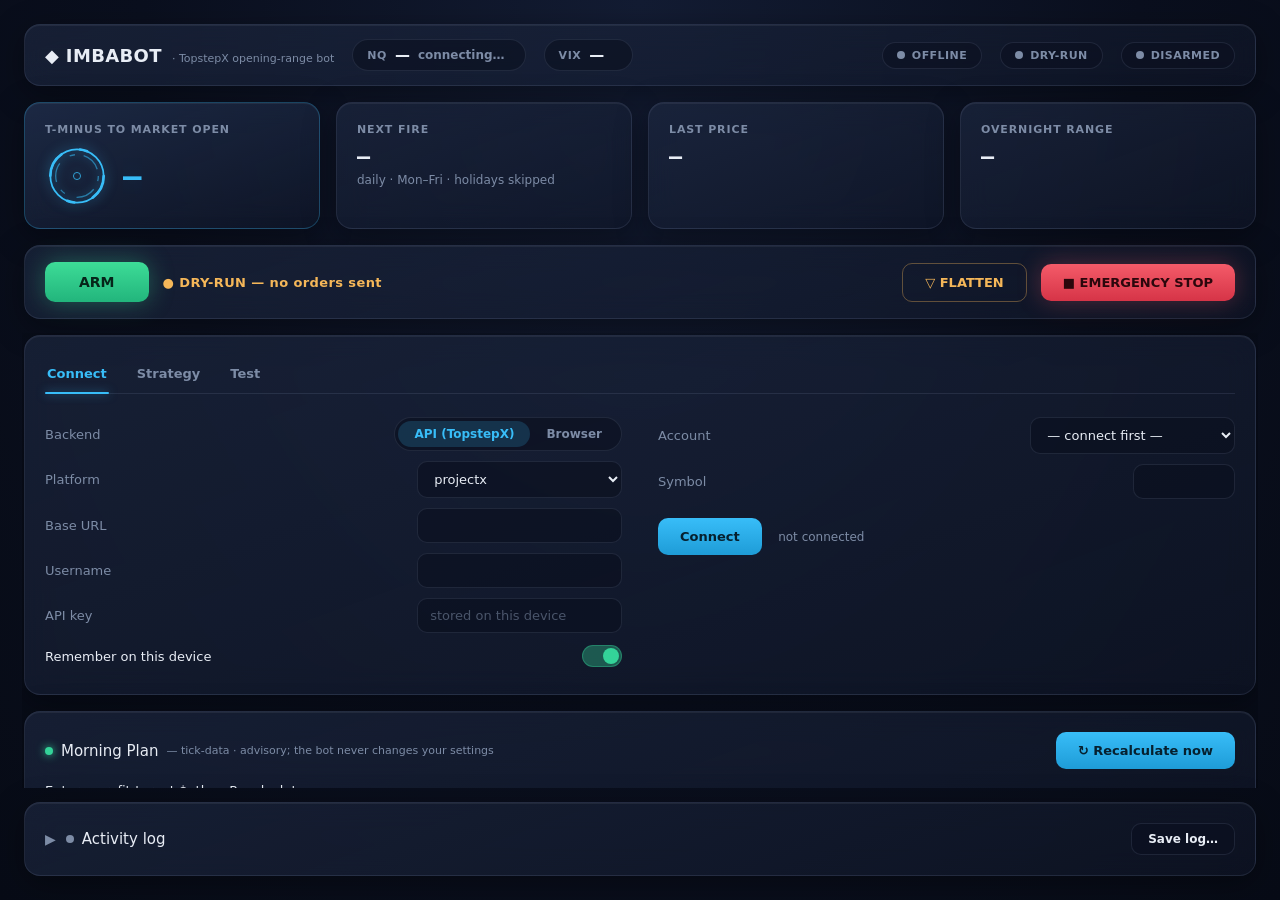
==== commit af20a3ab: "Release 0.2.4: self-updating bot + bundled model (no trading-logic changes) - Bundled calibrated 264" ====
--- a/imbabot/webui/static/index.html
+++ b/imbabot/webui/static/index.html
@@ -34,7 +34,7 @@
     <span class="pill" id="pill-conn"><span class="dot gray"></span><span id="pill-conn-txt">OFFLINE</span></span>
     <span class="pill" id="pill-live"><span class="dot gray" id="pill-live-dot"></span><span id="pill-live-txt">DRY-RUN</span></span>
     <span class="pill" id="pill-armed"><span class="dot gray" id="pill-armed-dot"></span><span id="pill-armed-txt">DISARMED</span></span>
-    <span class="pill" id="pill-venue" hidden><span class="dot gray" id="pill-venue-dot"></span><span id="pill-venue-txt">TDV DEMO</span></span>
+    <button id="btn-update" hidden title="A newer version is available">⬆ Update</button>
   </header>
 
   <!-- ═══════════ Row 2 · hero stat cards ═══════════ -->
@@ -94,35 +94,16 @@
           <div class="field"><label>Backend</label>
             <div class="segment" id="seg-backend">
               <button data-val="api" class="active">API (TopstepX)</button>
-              <button data-val="tradovate">Tradovate</button>
               <button data-val="browser">Browser</button>
             </div>
           </div>
-          <div id="fields-api">
-            <div class="field"><label>Platform</label>
-              <select id="f-platform"><option>projectx</option><option>tradesea</option></select>
-            </div>
-            <div class="field"><label>Base URL</label><input type="text" id="f-base"></div>
-            <div class="field"><label>Username</label><input type="text" id="f-user"></div>
-            <div class="field"><label>API key</label><input type="password" id="f-key" autocomplete="off"
-                 placeholder="stored on this device"></div>
-          </div>
-          <div id="fields-tdv" hidden>
-            <div class="field"><label>Environment</label>
-              <div class="segment" id="seg-tdvenv">
-                <button data-val="demo" class="active">Demo</button>
-                <button data-val="live" title="Live is locked until safety.py LIVE_TRADING is enabled">Live 🔒</button>
-              </div>
-            </div>
-            <div class="field"><label>Tradovate username</label><input type="text" id="f-tdv-user" autocomplete="off"></div>
-            <div class="field"><label>Password</label><input type="password" id="f-tdv-pass" autocomplete="off"
-                 placeholder="enter your password"></div>
-            <div class="field"><label>API key cid</label><input type="text" class="short" id="f-tdv-cid" autocomplete="off"></div>
-            <div class="field"><label>API key secret</label><input type="password" id="f-tdv-sec" autocomplete="off"
-                 placeholder="enter the API secret"></div>
-            <div class="mp-meta">Needs the Tradovate <b>API Access</b> add-on (cid + secret) and a CME
-              market-data subscription for API usage. Demo endpoint by default.</div>
-          </div>
+          <div class="field"><label>Platform</label>
+            <select id="f-platform"><option>projectx</option><option>tradesea</option></select>
+          </div>
+          <div class="field"><label>Base URL</label><input type="text" id="f-base"></div>
+          <div class="field"><label>Username</label><input type="text" id="f-user"></div>
+          <div class="field"><label>API key</label><input type="password" id="f-key" autocomplete="off"
+               placeholder="stored on this device"></div>
           <div class="toggle-row"><span>Remember on this device</span>
             <label class="switch"><input type="checkbox" id="f-remember" checked><span class="slider"></span></label>
           </div>
--- a/imbabot/webui/static/style.css
+++ b/imbabot/webui/static/style.css
@@ -147,6 +147,15 @@
 .down { color: var(--red); }
 .flat { color: var(--text-muted); }
 
+#btn-update {
+  margin-left: 10px; padding: 6px 14px; border-radius: 999px; cursor: pointer;
+  font: inherit; font-size: 13px; font-weight: 600; color: #04121f;
+  background: linear-gradient(180deg, #48d18a, #2fb673); border: none;
+  box-shadow: 0 2px 10px rgba(47,182,115,.35);
+}
+#btn-update:hover { filter: brightness(1.07); }
+#btn-update:disabled { opacity: .6; cursor: default; }
+
 /* status pills */
 .pill {
   display: inline-flex; align-items: center; gap: 7px;
